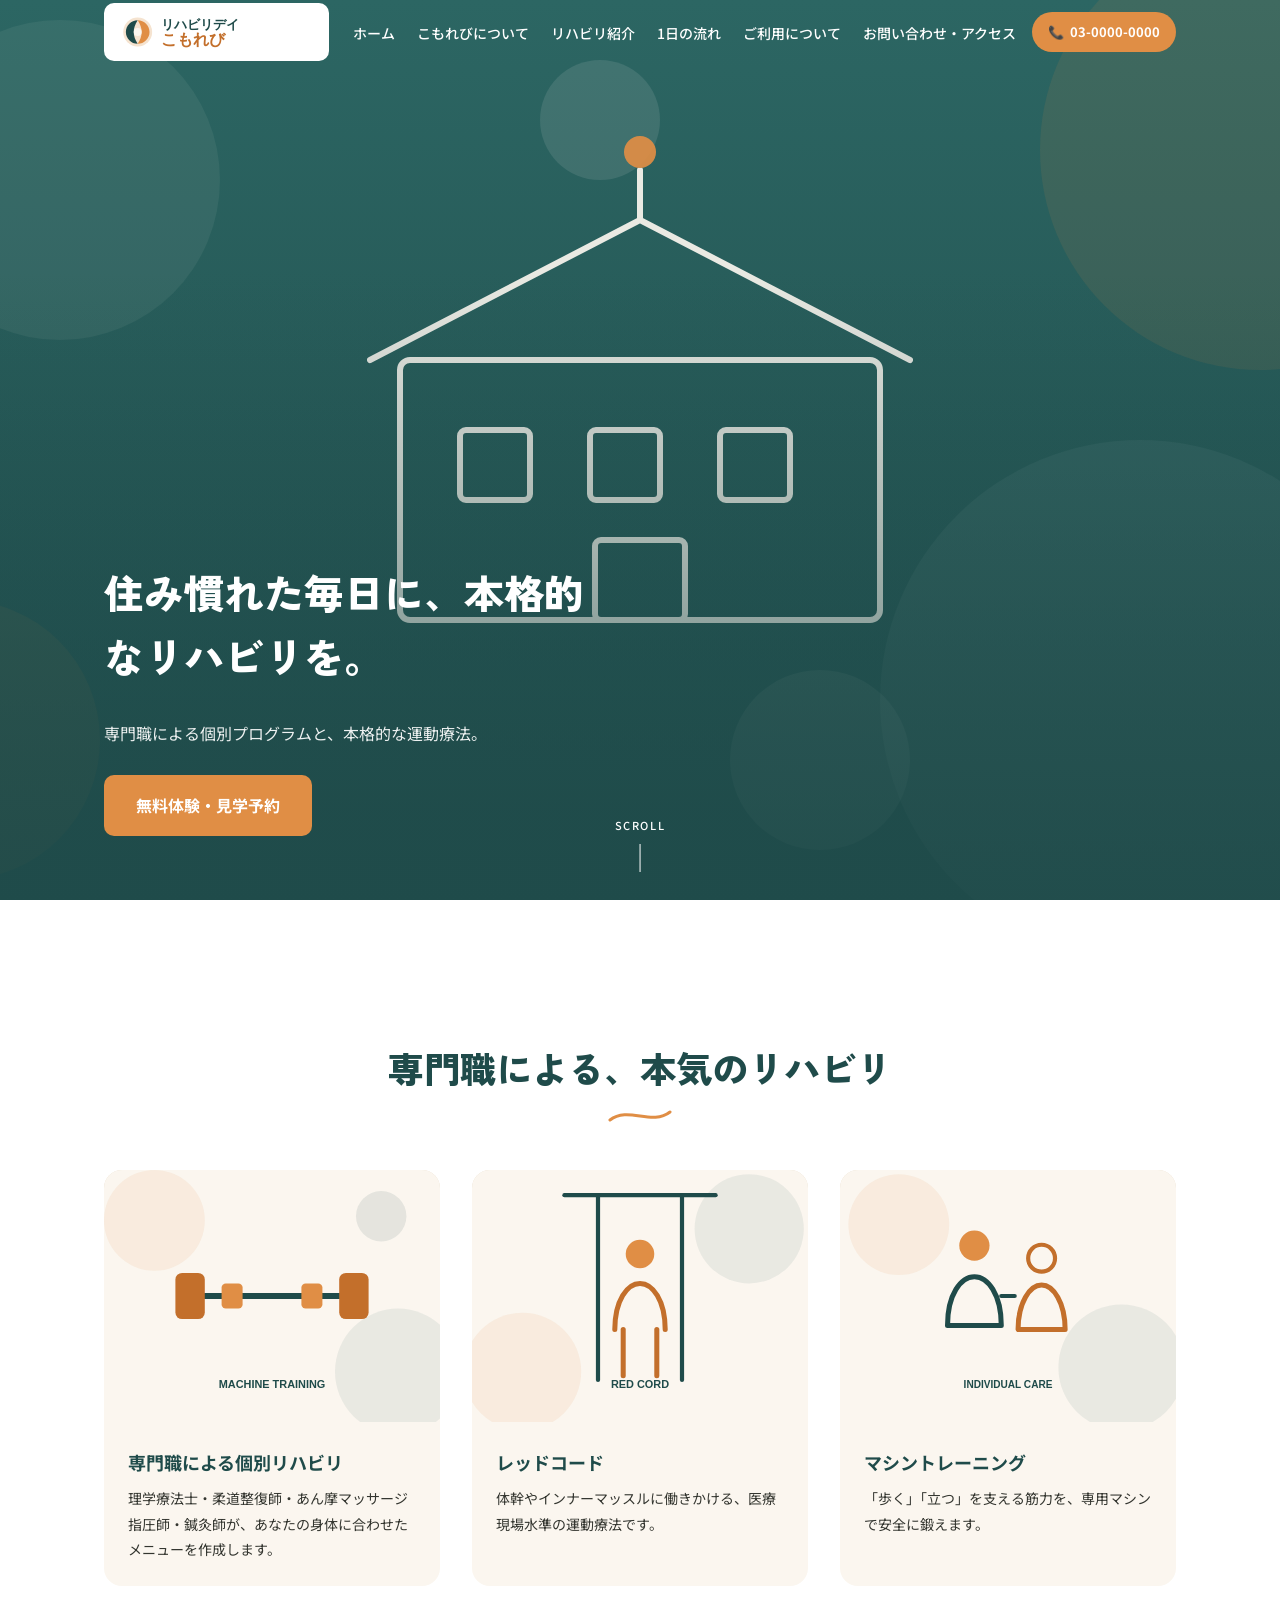
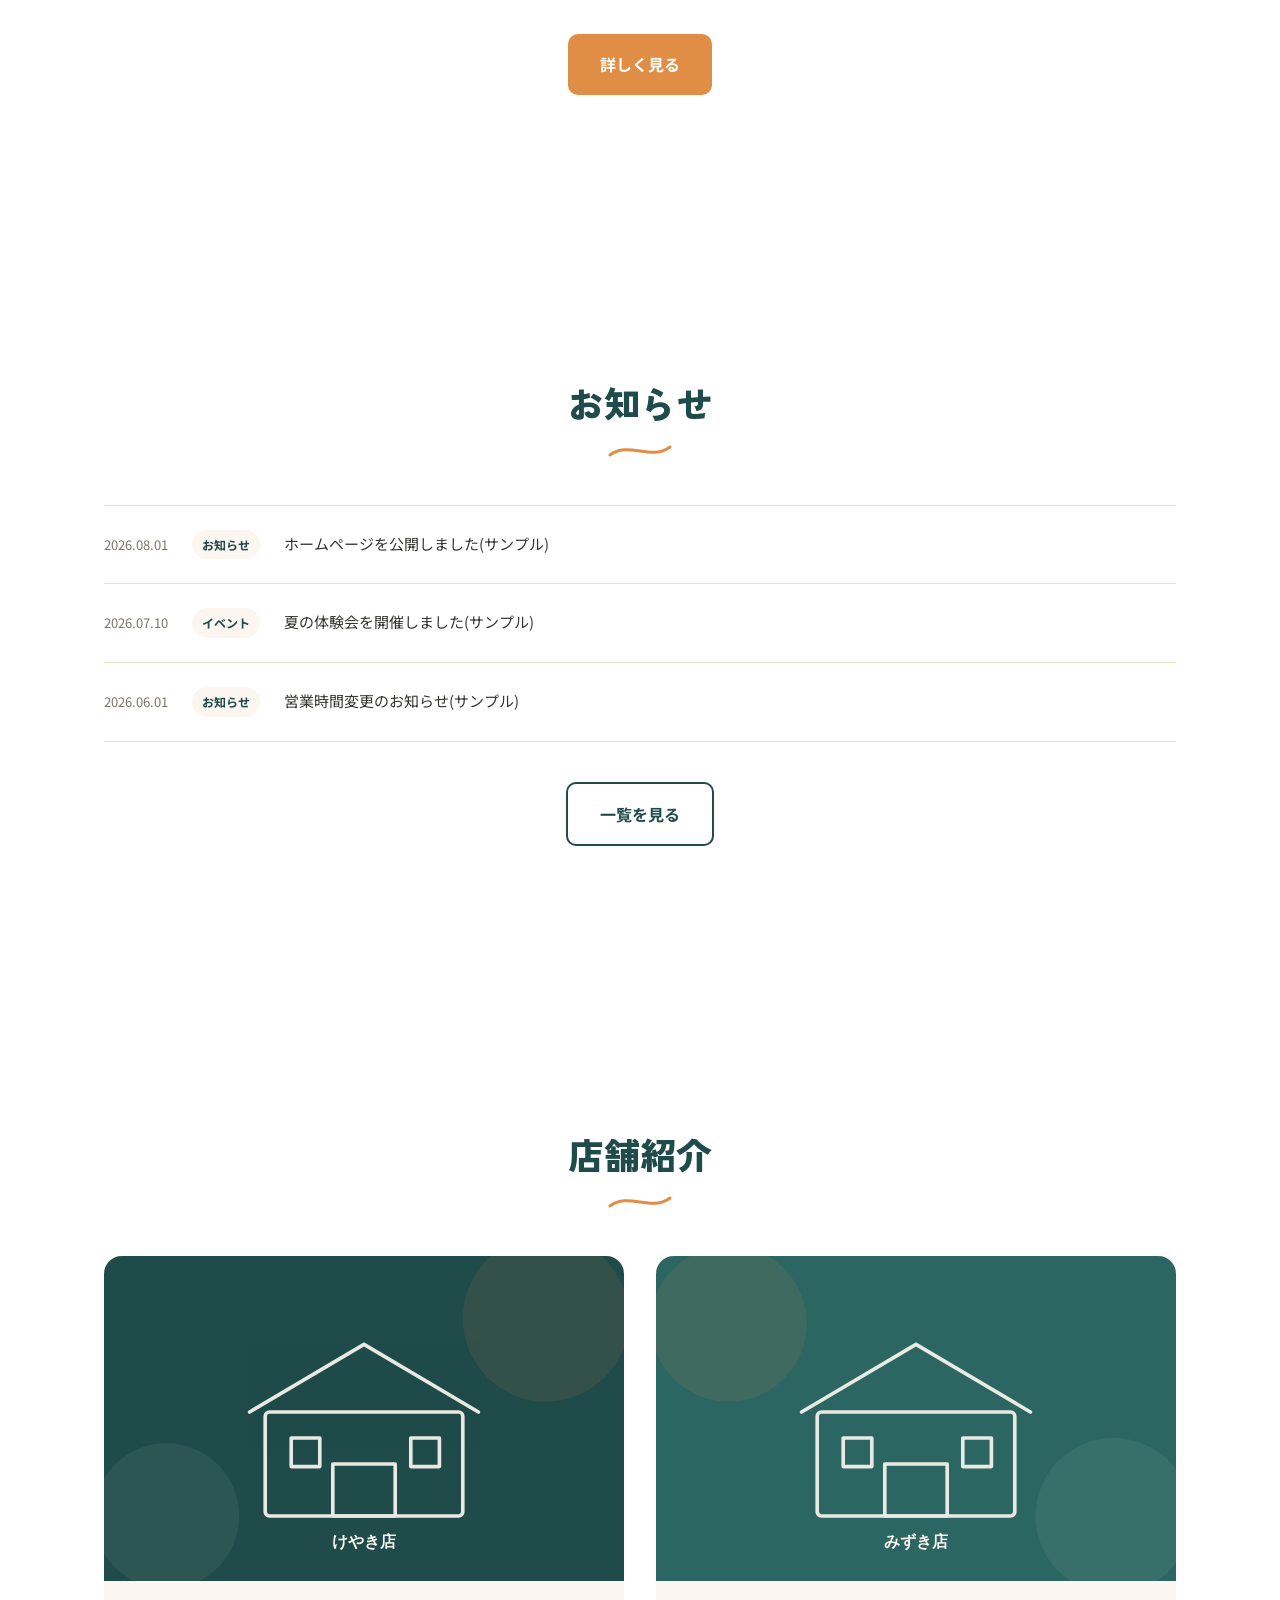
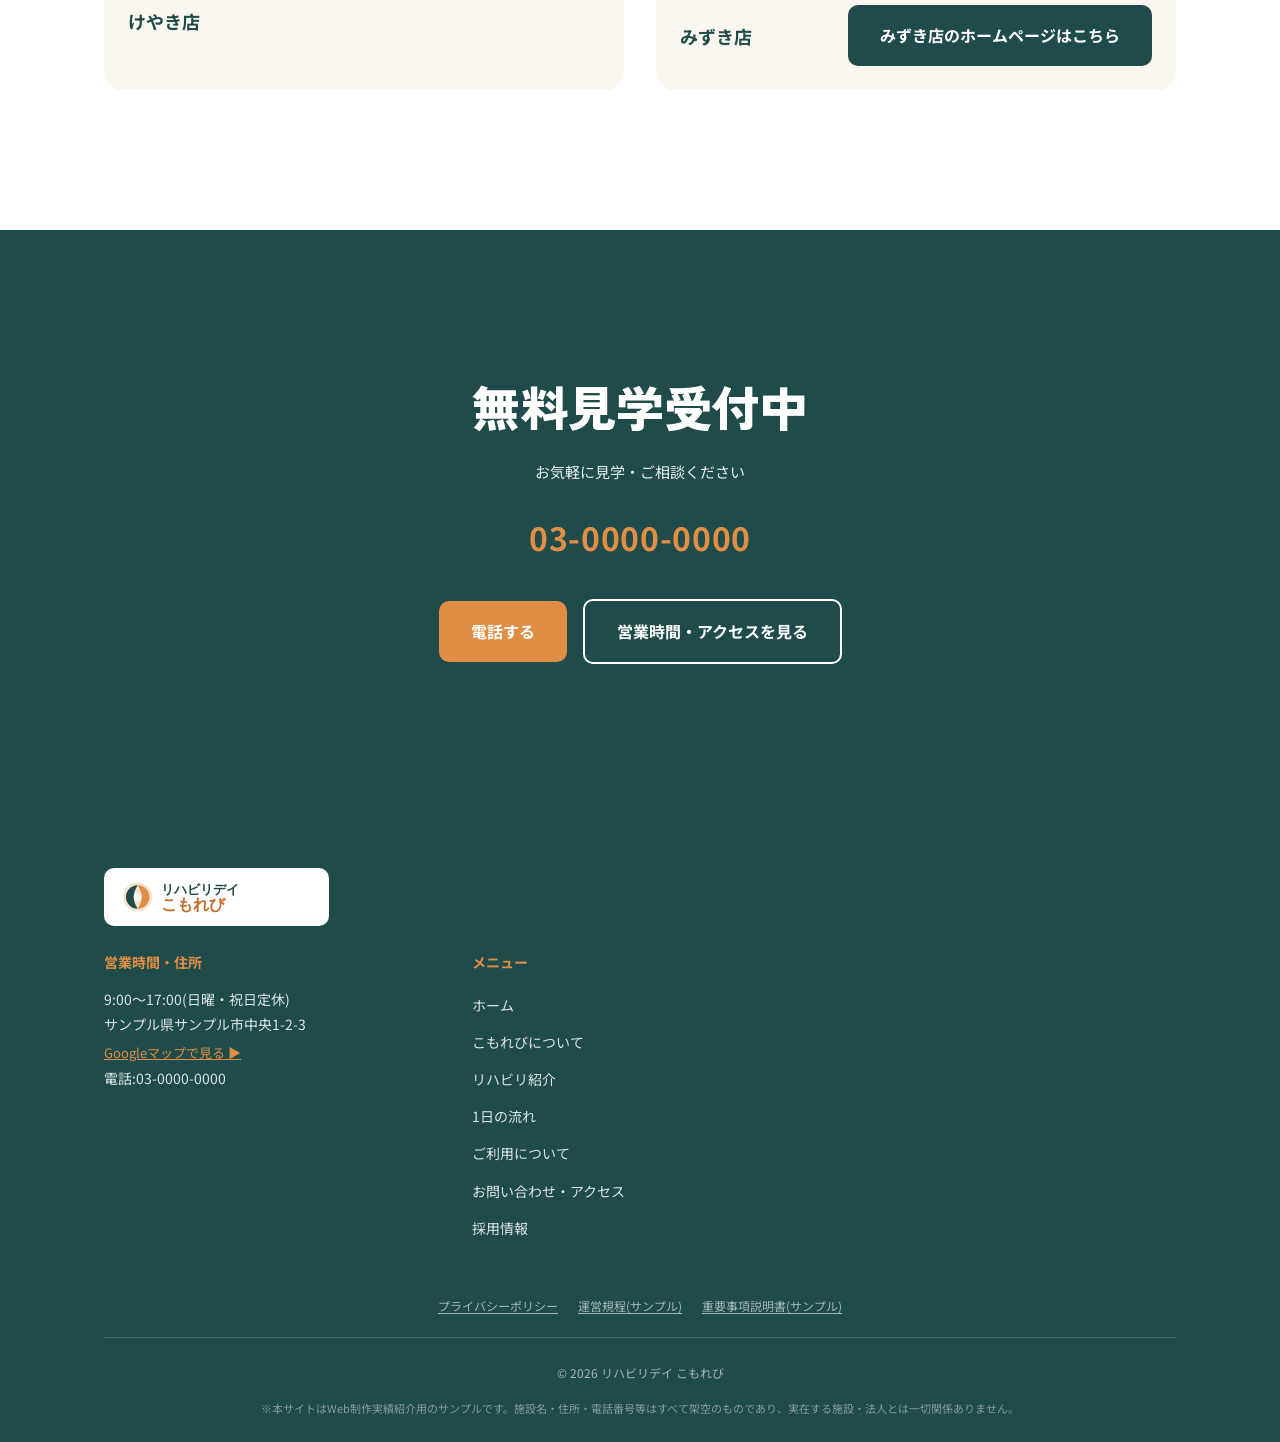
==== index.html @ a4daabc3 "Add rehaday portfolio dummy site" ====
<!DOCTYPE html>
<html lang="ja">
<head>
  <meta charset="UTF-8">
  <meta name="viewport" content="width=device-width, initial-scale=1.0">
  <title>リハビリデイ こもれび｜Web制作実績サンプル(リハビリ特化型デイサービス)</title>
  <meta name="description" content="【Web制作実績サンプル】リハビリ特化型デイサービスを想定した架空サイトです。3時間の短時間利用で、マシントレーニングやレッドコード、個別リハビリ・身体ケアなど、一人ひとりに合わせたリハビリを提供する構成のデモページです。">
  <meta name="robots" content="noindex, nofollow">

  <link rel="preconnect" href="https://fonts.googleapis.com">
  <link rel="preconnect" href="https://fonts.gstatic.com" crossorigin>
  <link href="https://fonts.googleapis.com/css2?family=Noto+Sans+JP:wght@400;500;700;900&family=Zen+Kaku+Gothic+New:wght@500;700;900&display=swap" rel="stylesheet">

  <link rel="stylesheet" href="css/reset.css">
  <link rel="stylesheet" href="css/common.css">
  <link rel="stylesheet" href="css/index.css">
</head>
<body>

  <header class="header js-header">
    <div class="container header__inner">

      <a href="index.html" class="header__logo site-logo">
        <img class="site-logo__image" src="images/common/logo.svg" alt="リハビリデイ こもれび">
      </a>

      <div class="header__right">

        <nav class="header__nav">
          <ul class="header__nav-list">
            <li><a class="header__nav-link" href="index.html">ホーム</a></li>
            <li><a class="header__nav-link" href="about.html">こもれびについて</a></li>
            <li><a class="header__nav-link" href="rehab.html">リハビリ紹介</a></li>
            <li><a class="header__nav-link" href="flow.html">1日の流れ</a></li>
            <li><a class="header__nav-link" href="guide.html">ご利用について</a></li>
            <li><a class="header__nav-link" href="contact.html">お問い合わせ・アクセス</a></li>
          </ul>
        </nav>

        <a class="header__tel-button" href="tel:" data-site-tel-link>
          📞 <span data-site="tel"></span>
        </a>

        <button class="header__menu-icon js-menu-button" aria-label="メニューを開く" aria-expanded="false">
          <span></span>
          <span></span>
          <span></span>
        </button>
      </div>
    </div>

    <nav class="header__mobile-nav js-mobile-nav">
      <ul class="header__mobile-nav-list">
        <li><a class="header__mobile-nav-link" href="index.html">ホーム</a></li>
        <li><a class="header__mobile-nav-link" href="about.html">こもれびについて</a></li>
        <li><a class="header__mobile-nav-link" href="rehab.html">リハビリ紹介</a></li>
        <li><a class="header__mobile-nav-link" href="flow.html">1日の流れ</a></li>
        <li><a class="header__mobile-nav-link" href="guide.html">ご利用について</a></li>
        <li><a class="header__mobile-nav-link" href="contact.html">お問い合わせ・アクセス</a></li>
      </ul>
    </nav>
  </header>

  <main>

    <section class="hero hero--fullscreen">
      <div class="hero__slide hero__slide--shop js-hero-slide" style="background-image: url('images/illustrations/hero-facility.svg');"></div>
      <div class="hero__slide js-hero-slide" style="background-image: url('images/illustrations/hero-training.svg');"></div>
      <div class="hero__slide js-hero-slide" style="background-image: url('images/illustrations/hero-group.svg');"></div>

      <div class="container hero__content">
        <h1 class="hero__copy" data-site="catchCopy"></h1>
        <p class="hero__lead" data-site="catchCopySub"></p>
        <a class="button button--main" href="contact.html" data-site="ctaButtonPrimary"></a>
      </div>

      <div class="hero__scroll-hint">
        <span class="hero__scroll-hint-text">SCROLL</span>
        <span class="hero__scroll-hint-line"></span>
      </div>
    </section>

    <section class="section rehab">
      <div class="container">

        <div class="section-heading">
          <h2 class="section-heading__title">専門職による、本気のリハビリ</h2>
          <span class="section-heading__line"></span>
        </div>

        <div class="rehab-grid">

          <div class="card">
            <div class="rehab-card__image" style="background-image: url('images/illustrations/scene-machine.svg');"></div>
            <div class="rehab-card__body">
              <p class="rehab-card__title">専門職による個別リハビリ</p>
              <p class="rehab-card__text">
                理学療法士・柔道整復師・あん摩マッサージ指圧師・鍼灸師が、あなたの身体に合わせたメニューを作成します。
              </p>
            </div>
          </div>

          <div class="card">
            <div class="rehab-card__image" style="background-image: url('images/illustrations/scene-redcord.svg');"></div>
            <div class="rehab-card__body">
              <p class="rehab-card__title">レッドコード</p>
              <p class="rehab-card__text">
                体幹やインナーマッスルに働きかける、医療現場水準の運動療法です。
              </p>
            </div>
          </div>

          <div class="card">
            <div class="rehab-card__image" style="background-image: url('images/illustrations/scene-individual.svg');"></div>
            <div class="rehab-card__body">
              <p class="rehab-card__title">マシントレーニング</p>
              <p class="rehab-card__text">
                「歩く」「立つ」を支える筋力を、専用マシンで安全に鍛えます。
              </p>
            </div>
          </div>

        </div>

        <div class="rehab-more">
          <a class="button button--main" href="rehab.html">詳しく見る</a>
        </div>

      </div>
    </section>

    <section class="section news">
      <div class="container">

        <div class="section-heading">
          <h2 class="section-heading__title">お知らせ</h2>
          <span class="section-heading__line"></span>
        </div>

        <ul class="news-list js-news-list" data-news-limit="3">
        </ul>

        <div class="news-more">
          <a class="button button--outline-navy" href="news.html">一覧を見る</a>
        </div>

      </div>
    </section>

    <section class="section stores">
      <div class="container">

        <div class="section-heading">
          <h2 class="section-heading__title">店舗紹介</h2>
          <span class="section-heading__line"></span>
        </div>

        <div class="stores-grid js-stores-list">
        </div>

      </div>
    </section>

    <section class="section cta">
      <div class="container">
        <h2 class="cta__title" data-site="ctaSectionTitle"></h2>
        <p class="cta__message" data-site="ctaMessage"></p>
        <span class="cta__tel-number" data-site="tel"></span>

        <div class="cta__buttons">
          <a class="button button--main" href="tel:" data-site-tel-link>電話する</a>
          <a class="button button--outline" href="contact.html">営業時間・アクセスを見る</a>
        </div>
      </div>
    </section>

  </main>

  <footer class="footer">
    <div class="container">

      <div class="footer__logo site-logo">
        <img class="site-logo__image" src="images/common/logo.svg" alt="リハビリデイ こもれび">
      </div>

      <div class="footer__grid">

        <div>
          <p class="footer__heading">営業時間・住所</p>
          <p class="footer__text" data-site="businessHours"></p>
          <p class="footer__text" data-site="address"></p>
          <a class="footer__text footer__map-link" data-site-href="googleMapUrl" target="_blank" rel="noopener">
            Googleマップで見る ▶
          </a>
          <p class="footer__text">
            電話:<span data-site="tel"></span>
          </p>
        </div>

        <div>
          <p class="footer__heading">メニュー</p>
          <a class="footer__nav-link" href="index.html">ホーム</a>
          <a class="footer__nav-link" href="about.html">こもれびについて</a>
          <a class="footer__nav-link" href="rehab.html">リハビリ紹介</a>
          <a class="footer__nav-link" href="flow.html">1日の流れ</a>
          <a class="footer__nav-link" href="guide.html">ご利用について</a>
          <a class="footer__nav-link" href="contact.html">お問い合わせ・アクセス</a>
          <a class="footer__nav-link" href="https://example.com/recruit/" target="_blank" rel="noopener">採用情報</a>
        </div>

      </div>

      <div class="footer__legal-links">
        <a href="privacy.html" target="_blank" rel="noopener">プライバシーポリシー</a>
        <a href="documents/unei-kitei.html" target="_blank" rel="noopener">運営規程(サンプル)</a>
        <a href="documents/juuyoujikou.html" target="_blank" rel="noopener">重要事項説明書(サンプル)</a>
      </div>

      <p class="footer__copyright">&copy; 2026 リハビリデイ こもれび</p>
      <p class="footer__disclaimer">※本サイトはWeb制作実績紹介用のサンプルです。施設名・住所・電話番号等はすべて架空のものであり、実在する施設・法人とは一切関係ありません。</p>

    </div>
  </footer>

  <script src="js/common.js"></script>
  <script src="js/news.js"></script>
  <script src="js/index.js"></script>

</body>
</html>
---- css/common.css ----
/* ==========================================================================
   common.css

   【このファイルの役割】
   ・サイト全体で使う「色」「フォント」「余白サイズ」などをCSS変数として一元管理する
   ・ヘッダー・フッターなど、全ページ共通で使うパーツのスタイルをまとめる
   ・ボタン・カードなど、複数ページで使い回す共通パーツのスタイルをまとめる
   ========================================================================== */

/* --------------------------------------------------------------------------
   1. CSS変数(デザイントークン)
   -------------------------------------------------------------------------- */
:root {
  /* ---- 色(テラコッタ×ディープティールの配色) ---- */
  --color-bg: #ffffff;
  --color-bg-card: #fbf6ef;
  --color-main: #e08e45;
  --color-main-dark: #c36f2b;
  --color-navy: #1f4b4a;
  --color-navy-light: #2c6663;
  --color-text: #33352f;
  --color-text-sub: #7a7568;
  --color-border: #e8dfd0;

  /* ---- フォント ----
     本文はNoto Sans JP、見出しは丸みのあるZen Kaku Gothic Newを使い、
     見出し/本文で書体そのものにも差をつける。 */
  --font-family-base: "Noto Sans JP", sans-serif;
  --font-family-heading: "Zen Kaku Gothic New", "Noto Sans JP", sans-serif;
  --fw-regular: 400;
  --fw-medium: 500;
  --fw-bold: 700;
  --fw-black: 900;

  /* ---- 角丸(オリジナルよりやや大きめの角丸で柔らかい印象に) ---- */
  --radius-s: 10px;
  --radius-m: 18px;

  /* ---- レイアウト ---- */
  --container-width: 1120px;
  --container-padding: 24px;

  --section-padding-sp: 80px;
  --section-padding-pc: 140px;

  --header-height: 64px;
}

/* --------------------------------------------------------------------------
   2. 基本スタイル
   -------------------------------------------------------------------------- */
body {
  font-family: var(--font-family-base);
  font-weight: var(--fw-regular);
  color: var(--color-text);
  background-color: var(--color-bg);
  line-height: 1.8;
  -webkit-font-smoothing: antialiased;
}

h1, h2, h3 {
  font-family: var(--font-family-heading);
  font-weight: var(--fw-black);
  color: var(--color-navy);
  line-height: 1.5;
}

/* --------------------------------------------------------------------------
   3. 共通レイアウトパーツ
   -------------------------------------------------------------------------- */

.container {
  width: 100%;
  max-width: var(--container-width);
  margin: 0 auto;
  padding-left: var(--container-padding);
  padding-right: var(--container-padding);
}

.section {
  padding-top: var(--section-padding-sp);
  padding-bottom: var(--section-padding-sp);
}

@media (min-width: 768px) {
  .section {
    padding-top: var(--section-padding-pc);
    padding-bottom: var(--section-padding-pc);
  }
}

.section-heading {
  text-align: center;
  margin-bottom: 48px;
}

.section-heading__title {
  font-size: 28px;
}

@media (min-width: 768px) {
  .section-heading__title {
    font-size: 36px;
  }
}

/* シグネチャー要素:見出し下の曲線アクセント(色をメインカラーに合わせて変更) */
.section-heading__line {
  display: block;
  width: 64px;
  height: 12px;
  margin: 16px auto 0;
  background-image: url("data:image/svg+xml,%3Csvg xmlns='http://www.w3.org/2000/svg' viewBox='0 0 64 12'%3E%3Cpath d='M2 10 C 20 -4, 44 16, 62 2' stroke='%23E08E45' stroke-width='3' fill='none' stroke-linecap='round'/%3E%3C/svg%3E");
  background-repeat: no-repeat;
  background-position: center;
}

/* --------------------------------------------------------------------------
   4. 共通ボタン
   -------------------------------------------------------------------------- */

.button {
  display: inline-flex;
  align-items: center;
  justify-content: center;
  gap: 8px;
  padding: 16px 32px;
  border-radius: var(--radius-s);
  font-weight: var(--fw-bold);
  font-size: 16px;
  transition: background-color 0.2s ease, transform 0.2s ease;
}

.button:hover {
  transform: translateY(-2px);
}

.button--main {
  background-color: var(--color-main);
  color: #ffffff;
}

.button--main:hover {
  background-color: var(--color-main-dark);
}

.button--navy {
  background-color: var(--color-navy);
  color: #ffffff;
}

.button--navy:hover {
  background-color: var(--color-navy-light);
}

.button--outline {
  background-color: transparent;
  border: 2px solid #ffffff;
  color: #ffffff;
}

.button--outline:hover {
  background-color: rgba(255, 255, 255, 0.12);
}

.button--outline-navy {
  background-color: transparent;
  border: 2px solid var(--color-navy);
  color: var(--color-navy);
}

.button--outline-navy:hover {
  background-color: var(--color-navy);
  color: #ffffff;
}

/* --------------------------------------------------------------------------
   5. 共通カード
   -------------------------------------------------------------------------- */

.card {
  background-color: var(--color-bg-card);
  border-radius: var(--radius-m);
  overflow: hidden;
}

/* --------------------------------------------------------------------------
   6. ヘッダー
   -------------------------------------------------------------------------- */

.header {
  position: fixed;
  top: 0;
  left: 0;
  width: 100%;
  height: var(--header-height);
  z-index: 100;
  background-color: transparent;
  transition: background-color 0.3s ease, box-shadow 0.3s ease;
}

.header.is-scrolled {
  background-color: rgba(255, 255, 255, 0.96);
  box-shadow: 0 1px 0 var(--color-border);
}

.header__inner {
  height: 100%;
  display: flex;
  align-items: center;
  justify-content: space-between;
}

.site-logo {
  display: inline-flex;
  align-items: center;
  background-color: #ffffff;
  border-radius: var(--radius-s);
  padding: 8px 14px;
}

.site-logo__image {
  height: auto;
  max-height: 42px;
  width: auto;
  max-width: 220px;
}

.header__nav-link,
.header__menu-icon span {
  color: #ffffff;
  transition: color 0.3s ease;
}

.header.is-scrolled .header__nav-link {
  color: var(--color-navy);
}

.header.is-scrolled .header__menu-icon span {
  background-color: var(--color-navy);
}

.header__right {
  display: flex;
  align-items: center;
  gap: 16px;
}

.header__nav {
  display: none;
}

.header__nav-list {
  display: flex;
  gap: 22px;
}

.header__nav-link {
  font-weight: var(--fw-medium);
  font-size: 14px;
  white-space: nowrap;
}

.header__tel-button {
  display: flex;
  align-items: center;
  gap: 6px;
  padding: 8px 16px;
  border-radius: 999px;
  background-color: var(--color-main);
  color: #ffffff !important;
  font-weight: var(--fw-bold);
  font-size: 13px;
}

.header__menu-icon {
  display: flex;
  flex-direction: column;
  justify-content: center;
  gap: 5px;
  width: 32px;
  height: 32px;
}

.header__menu-icon span {
  display: block;
  width: 100%;
  height: 2px;
  background-color: #ffffff;
  transition: background-color 0.3s ease;
}

@media (min-width: 1220px) {
  .header__nav {
    display: block;
  }

  .header__menu-icon {
    display: none;
  }
}

.header__mobile-nav {
  position: fixed;
  top: var(--header-height);
  left: 0;
  width: 100%;
  background-color: #ffffff;
  box-shadow: 0 4px 12px rgba(0, 0, 0, 0.06);
  transform: translateY(-8px);
  opacity: 0;
  pointer-events: none;
  transition: opacity 0.2s ease, transform 0.2s ease;
}

.header__mobile-nav.is-open {
  opacity: 1;
  transform: translateY(0);
  pointer-events: auto;
}

.header__mobile-nav-list {
  padding: 16px var(--container-padding) 24px;
}

.header__mobile-nav-link {
  display: block;
  padding: 14px 0;
  border-bottom: 1px solid var(--color-border);
  font-weight: var(--fw-medium);
  color: var(--color-navy);
}

@media (min-width: 1220px) {
  .header__mobile-nav {
    display: none;
  }
}

/* --------------------------------------------------------------------------
   7. フッター
   -------------------------------------------------------------------------- */

.footer {
  background-color: var(--color-navy);
  color: #ffffff;
  padding: 64px 0 24px;
}

.footer__logo {
  margin-bottom: 24px;
}

.footer__grid {
  display: grid;
  gap: 32px;
  margin-bottom: 48px;
}

@media (min-width: 768px) {
  .footer__grid {
    grid-template-columns: repeat(3, 1fr);
  }
}

.footer__heading {
  font-weight: var(--fw-bold);
  font-size: 14px;
  color: var(--color-main);
  margin-bottom: 12px;
}

.footer__text {
  font-size: 14px;
  color: rgba(255, 255, 255, 0.85);
}

.footer__map-link {
  display: inline-block;
  margin-top: 4px;
  color: var(--color-main);
  text-decoration: underline;
  font-size: 13px;
}

.footer__nav-link {
  display: block;
  padding: 6px 0;
  font-size: 14px;
  color: rgba(255, 255, 255, 0.85);
}

.footer__legal-links {
  display: flex;
  flex-wrap: wrap;
  justify-content: center;
  gap: 8px 20px;
  margin-bottom: 20px;
}

.footer__legal-links a {
  font-size: 12px;
  color: rgba(255, 255, 255, 0.6);
  text-decoration: underline;
  text-underline-offset: 2px;
}

.footer__copyright {
  padding-top: 24px;
  border-top: 1px solid rgba(255, 255, 255, 0.15);
  font-size: 12px;
  color: rgba(255, 255, 255, 0.6);
  text-align: center;
}

/* ポートフォリオ用のサンプル表記(実在の施設ではないことを明示する) */
.footer__disclaimer {
  padding-top: 16px;
  font-size: 11px;
  color: rgba(255, 255, 255, 0.45);
  text-align: center;
  line-height: 1.7;
}

/* --------------------------------------------------------------------------
   8. 共通ヒーロー(全ページのファーストビューの土台)
   -------------------------------------------------------------------------- */

.hero {
  position: relative;
  height: 60vh;
  min-height: 420px;
  overflow: hidden;
  display: flex;
  align-items: flex-end;
  background-size: cover;
  background-position: center;
}

.hero--fullscreen {
  height: 100svh;
  min-height: 560px;
}

.hero__slide {
  position: absolute;
  inset: 0;
  background-size: cover;
  background-position: center;
  opacity: 0;
  transition: opacity 1.2s ease;
}

.hero__slide.is-active {
  opacity: 1;
}

.hero::after {
  content: "";
  position: absolute;
  inset: 0;
  background: linear-gradient(
    to top,
    rgba(31, 75, 74, 0.78) 0%,
    rgba(31, 75, 74, 0.28) 45%,
    rgba(31, 75, 74, 0) 70%
  );
  pointer-events: none;
}

.hero__content {
  position: relative;
  z-index: 1;
  padding-bottom: 64px;
  width: 100%;
}

.hero__copy {
  color: #ffffff;
  font-size: 26px;
  font-weight: var(--fw-black);
  line-height: 1.6;
  margin-bottom: 32px;
  max-width: 480px;
}

@media (min-width: 768px) {
  .hero__copy {
    font-size: 40px;
  }
}

.hero__lead {
  color: rgba(255, 255, 255, 0.92);
  font-size: 14px;
  font-weight: var(--fw-regular);
  line-height: 1.7;
  max-width: 420px;
  margin-bottom: 28px;
}

@media (min-width: 768px) {
  .hero__lead {
    font-size: 16px;
  }
}

/* --------------------------------------------------------------------------
   9. 共通CTA(ネイビー背景の行動喚起セクション)
   -------------------------------------------------------------------------- */

.cta {
  background-color: var(--color-navy);
  color: #ffffff;
  text-align: center;
}

.cta__title {
  color: #ffffff;
  font-size: 32px;
  margin-bottom: 16px;
}

@media (min-width: 768px) {
  .cta__title {
    font-size: 48px;
  }
}

.cta__message {
  color: rgba(255, 255, 255, 0.9);
  font-size: 15px;
  margin-bottom: 24px;
}

.cta__tel-number {
  display: block;
  font-size: 26px;
  font-weight: var(--fw-bold);
  color: var(--color-main);
  margin-bottom: 32px;
  letter-spacing: 0.02em;
}

@media (min-width: 768px) {
  .cta__tel-number {
    font-size: 32px;
  }
}

.cta__buttons {
  display: flex;
  flex-direction: column;
  gap: 16px;
  align-items: center;
}

@media (min-width: 480px) {
  .cta__buttons {
    flex-direction: row;
    justify-content: center;
  }
}

/* --------------------------------------------------------------------------
   10. 共通タグリスト
   -------------------------------------------------------------------------- */

.tag-list {
  display: flex;
  flex-wrap: wrap;
  gap: 8px;
}

.tag-list li {
  background-color: var(--color-bg-card);
  color: var(--color-navy);
  font-size: 13px;
  font-weight: var(--fw-medium);
  padding: 6px 14px;
  border-radius: 999px;
}

/* --------------------------------------------------------------------------
   11. 共通の情報カード(営業時間・送迎対応など)
   -------------------------------------------------------------------------- */

.business-hours {
  display: grid;
  gap: 20px;
}

@media (min-width: 768px) {
  .business-hours {
    grid-template-columns: repeat(3, 1fr);
  }
}

.business-hours-card {
  padding: 32px 24px;
  text-align: center;
}

.business-hours-card__label {
  font-size: 13px;
  font-weight: var(--fw-bold);
  color: var(--color-text-sub);
  letter-spacing: 0.05em;
  margin-bottom: 8px;
}

.business-hours-card__value {
  font-size: 20px;
  font-weight: var(--fw-bold);
  color: var(--color-navy);
}

.notice-card {
  max-width: 560px;
  margin: 0 auto;
  text-align: center;
  background-color: var(--color-bg-card);
  border-radius: var(--radius-m);
  padding: 24px 28px;
  font-size: 14px;
  color: var(--color-text-sub);
  line-height: 1.8;
}

/* --------------------------------------------------------------------------
   12. 共通お知らせリスト
   -------------------------------------------------------------------------- */

.news-list {
  border-top: 1px solid var(--color-border);
}

.news-item {
  display: flex;
  flex-wrap: wrap;
  align-items: baseline;
  gap: 8px 24px;
  padding: 24px 0;
  border-bottom: 1px solid var(--color-border);
}

.news-item__date {
  font-size: 13px;
  color: var(--color-text-sub);
  font-feature-settings: "tnum";
}

.news-item__category {
  font-size: 12px;
  font-weight: var(--fw-bold);
  color: var(--color-navy);
  background-color: var(--color-bg-card);
  padding: 4px 10px;
  border-radius: 999px;
}

.news-item__title {
  font-size: 15px;
  width: 100%;
}

@media (min-width: 768px) {
  .news-item__title {
    width: auto;
    flex: 1;
  }
}
---- css/index.css ----
/* ==========================================================================
   index.css - トップページ専用スタイル
   ========================================================================== */

@media (max-width: 767px) {
  .hero--fullscreen {
    height: 70vh;
    min-height: 480px;
  }

  .hero--fullscreen .hero__slide {
    background-position: center top;
  }
}

.hero__scroll-hint {
  position: absolute;
  left: 50%;
  bottom: 28px;
  transform: translateX(-50%);
  z-index: 1;
  display: flex;
  flex-direction: column;
  align-items: center;
  gap: 8px;
  color: #ffffff;
  animation: heroScrollHintFade 2.4s ease-in-out infinite;
}

.hero__scroll-hint-text {
  font-size: 11px;
  font-weight: var(--fw-medium);
  letter-spacing: 0.15em;
}

.hero__scroll-hint-line {
  display: block;
  width: 1px;
  height: 28px;
  background-color: #ffffff;
}

@keyframes heroScrollHintFade {
  0%, 100% {
    opacity: 0.4;
  }
  50% {
    opacity: 1;
  }
}

.rehab-grid {
  display: grid;
  gap: 32px;
}

@media (min-width: 768px) {
  .rehab-grid {
    grid-template-columns: repeat(3, 1fr);
  }
}

.rehab-card__image {
  aspect-ratio: 4 / 3;
  background-color: var(--color-border);
  background-size: cover;
  background-position: center;
}

.rehab-card__body {
  padding: 24px;
}

.rehab-card__title {
  font-size: 18px;
  font-weight: var(--fw-bold);
  color: var(--color-navy);
  margin-bottom: 8px;
}

.rehab-card__text {
  font-size: 14px;
  color: var(--color-text);
}

.rehab-more {
  text-align: center;
  margin-top: 48px;
}

@media (max-width: 767px) {
  .rehab .section-heading__title {
    font-size: 22px;
  }
}

.news-more {
  text-align: center;
  margin-top: 40px;
}

.stores-grid {
  display: grid;
  gap: 32px;
}

@media (min-width: 768px) {
  .stores-grid {
    grid-template-columns: repeat(2, 1fr);
  }
}

.store-card__image {
  aspect-ratio: 16 / 10;
  background-color: var(--color-border);
  background-size: cover;
  background-position: center;
}

.store-card__body {
  padding: 24px;
  display: flex;
  align-items: center;
  justify-content: space-between;
  gap: 16px;
}

.store-card__name {
  font-size: 18px;
  font-weight: var(--fw-bold);
  color: var(--color-navy);
}

@media (max-width: 767px) {
  .store-card__name {
    font-size: 15px;
  }

  .store-card__body .button {
    padding: 10px 14px;
    font-size: 13px;
  }
}
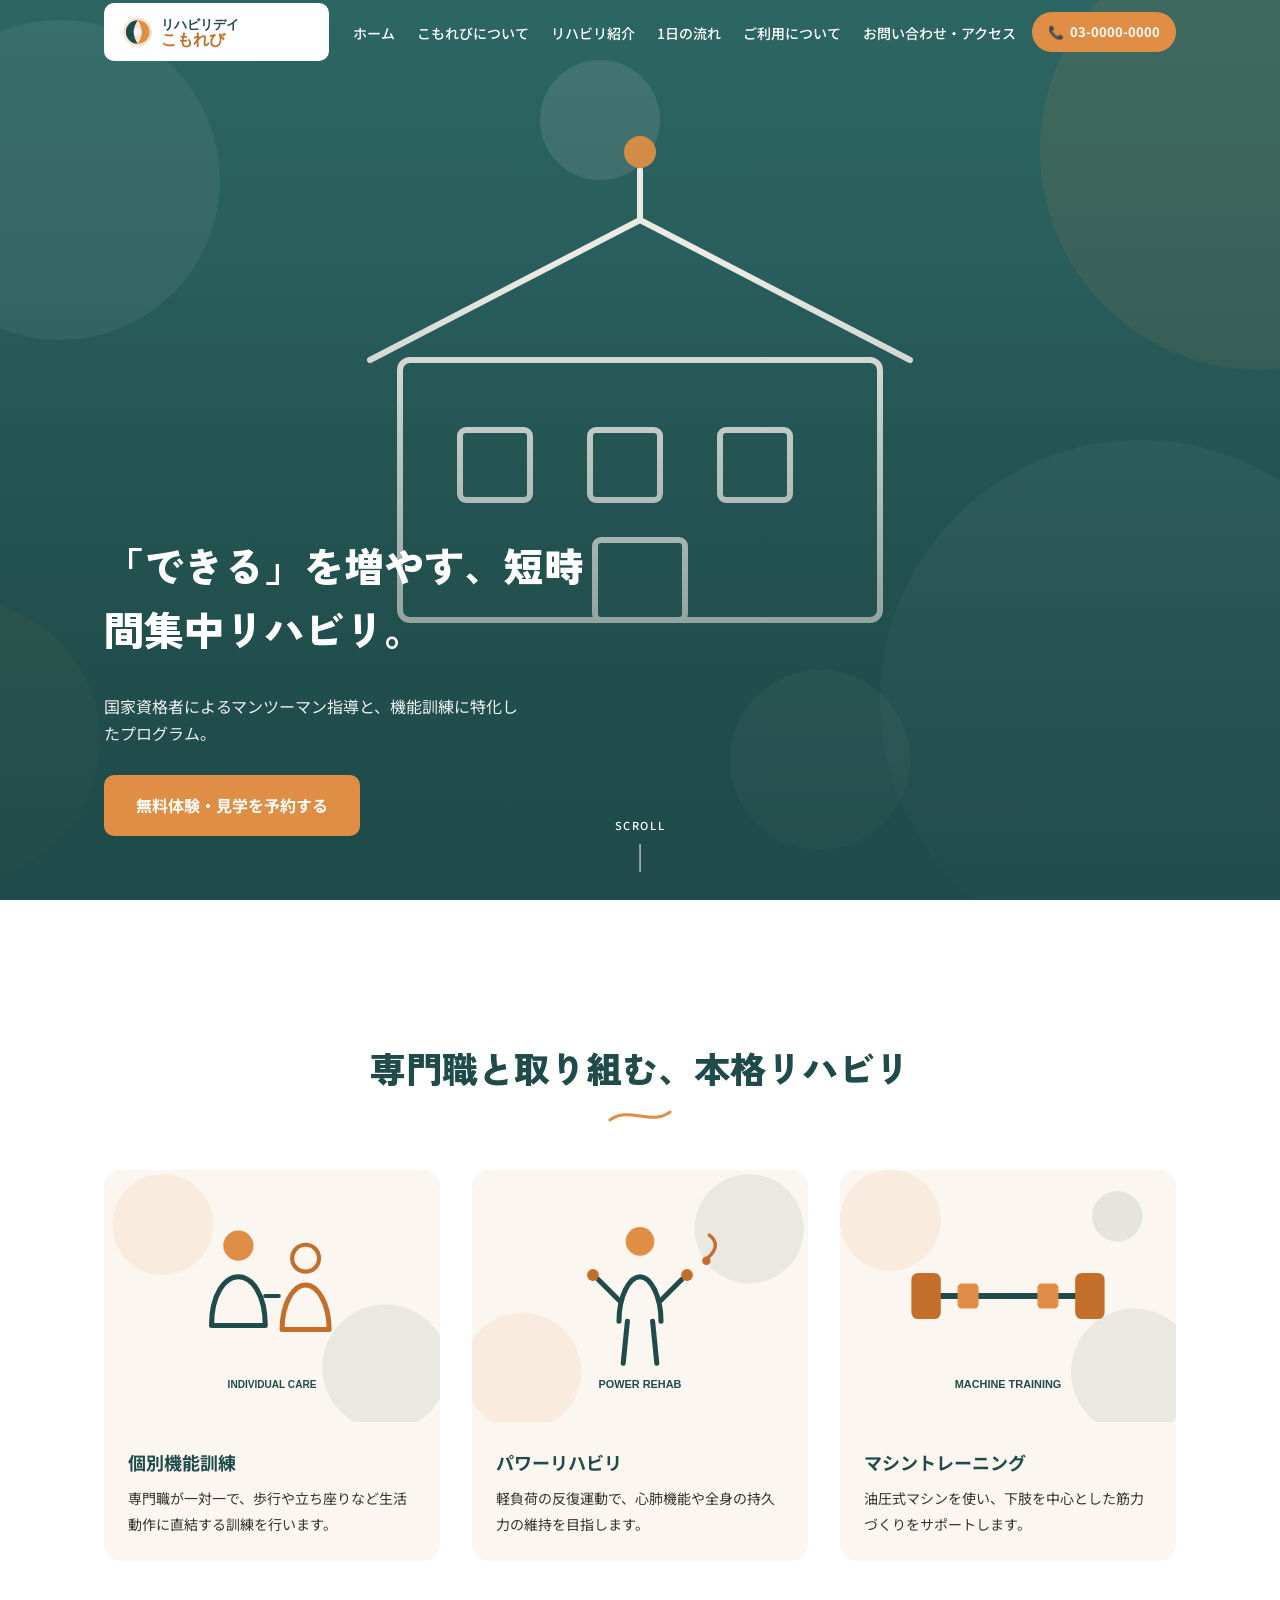
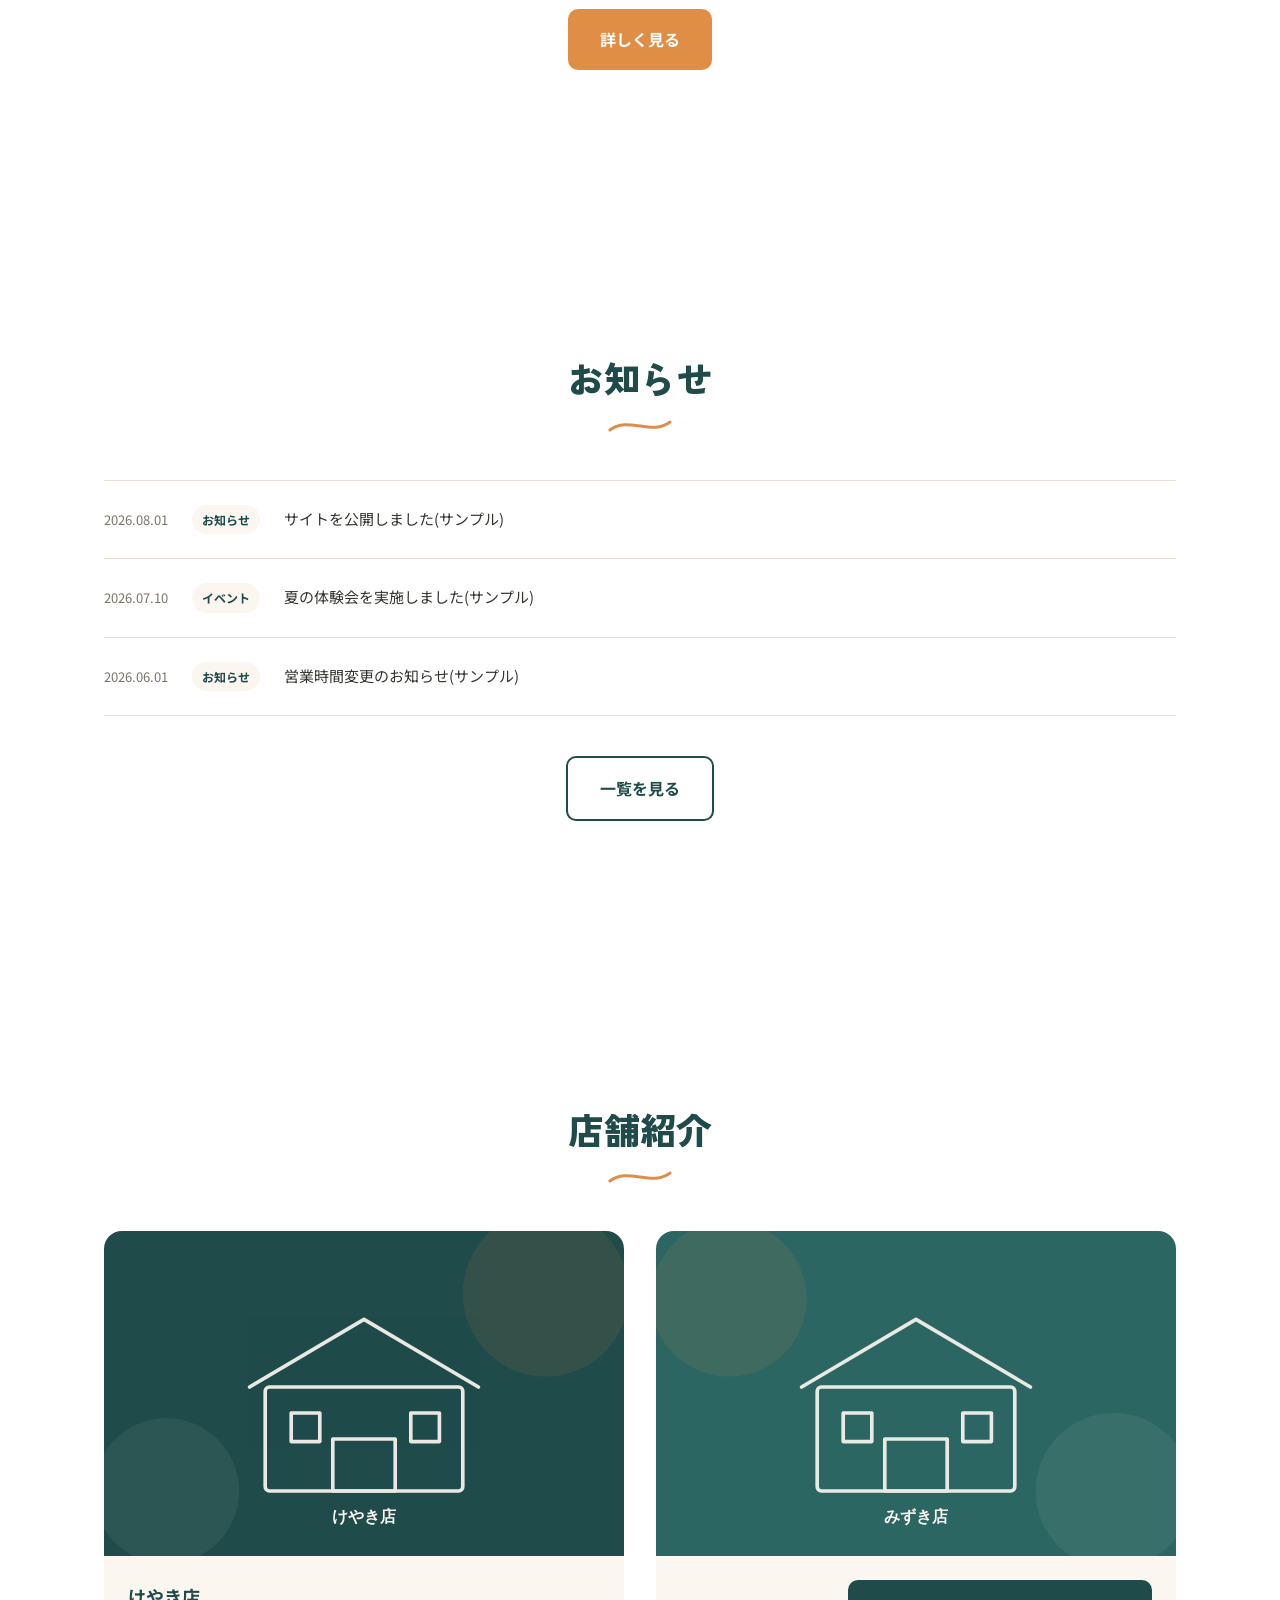
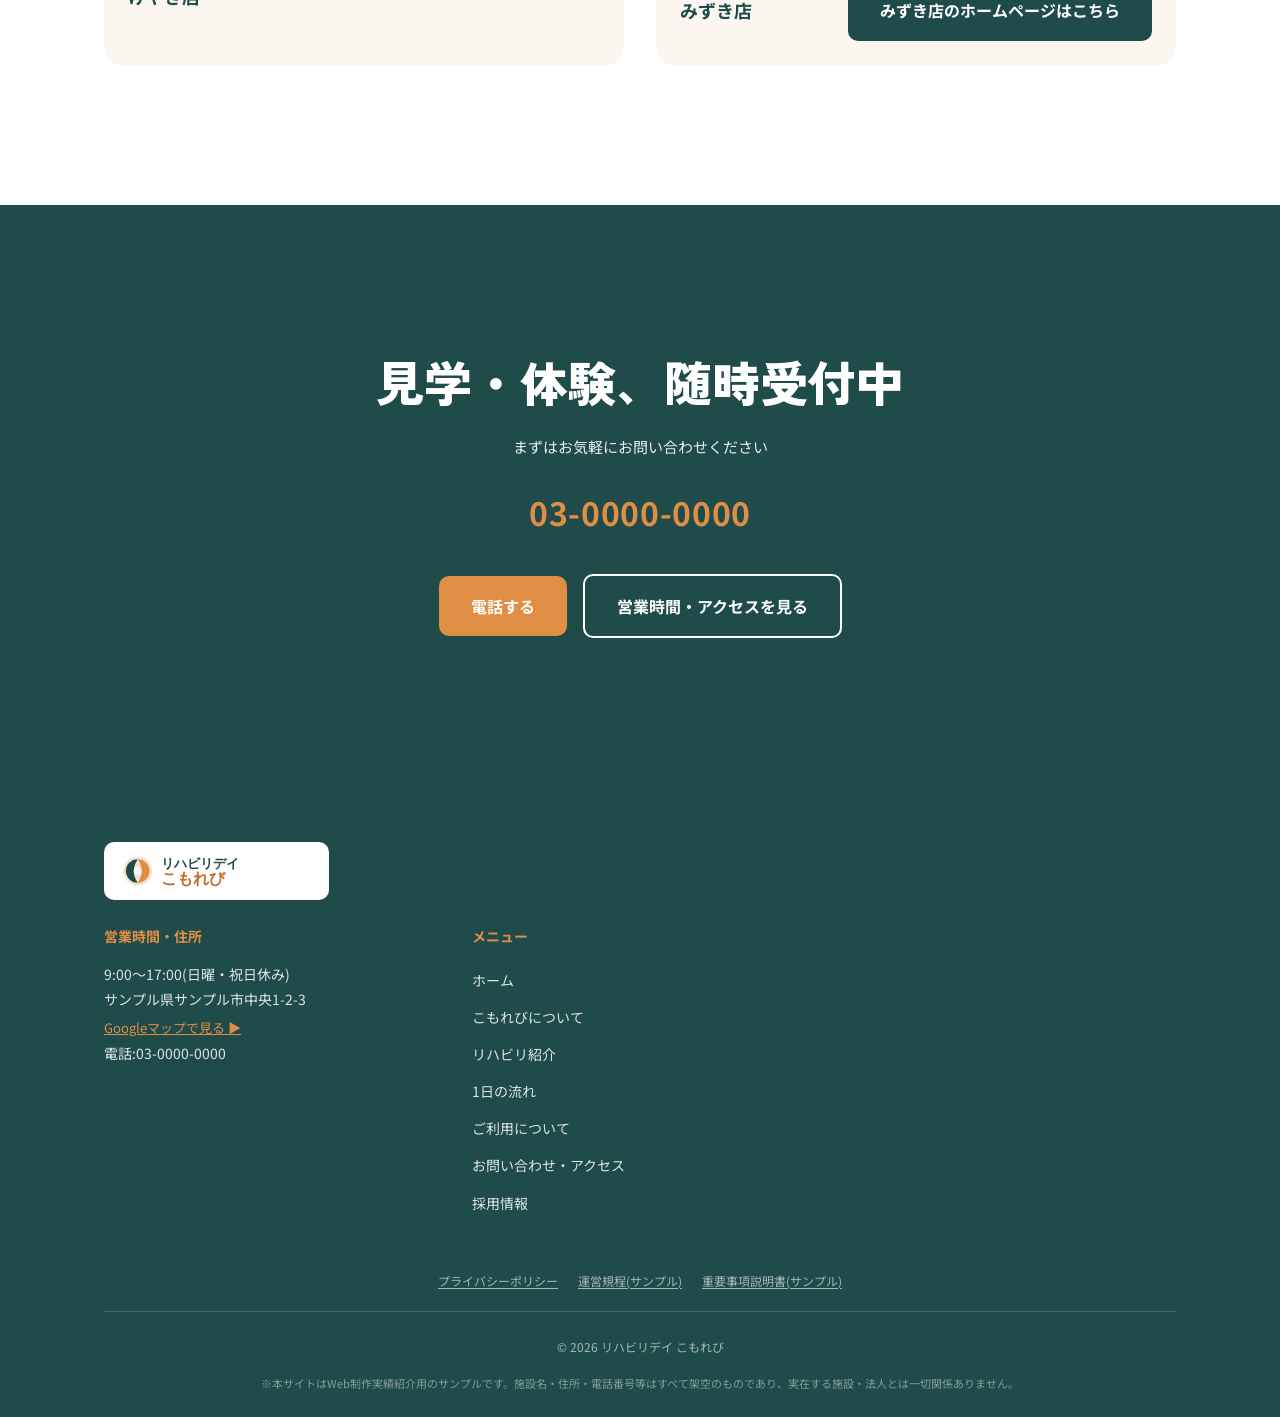
==== commit 6918e4b1: "文章・サービス内容を実施設と重複しないよう変更 - レッドコードをパワーリハビリに置き換え、個別リハビリ・マッサージは個別機能訓練に変更 - 専門職の構成をあん摩マッサージ指圧師・鍼灸師から作業療法士" ====
--- a/index.html
+++ b/index.html
@@ -4,7 +4,7 @@
   <meta charset="UTF-8">
   <meta name="viewport" content="width=device-width, initial-scale=1.0">
   <title>リハビリデイ こもれび｜Web制作実績サンプル(リハビリ特化型デイサービス)</title>
-  <meta name="description" content="【Web制作実績サンプル】リハビリ特化型デイサービスを想定した架空サイトです。3時間の短時間利用で、マシントレーニングやレッドコード、個別リハビリ・身体ケアなど、一人ひとりに合わせたリハビリを提供する構成のデモページです。">
+  <meta name="description" content="【Web制作実績サンプル】リハビリ特化型デイサービスを想定した架空サイトです。3時間半の短時間利用で、マシントレーニングやパワーリハビリ、個別機能訓練など、一人ひとりに合わせたリハビリを提供する構成のデモページです。">
   <meta name="robots" content="noindex, nofollow">
 
   <link rel="preconnect" href="https://fonts.googleapis.com">
@@ -84,38 +84,38 @@
       <div class="container">
 
         <div class="section-heading">
-          <h2 class="section-heading__title">専門職による、本気のリハビリ</h2>
+          <h2 class="section-heading__title">専門職と取り組む、本格リハビリ</h2>
           <span class="section-heading__line"></span>
         </div>
 
         <div class="rehab-grid">
+
+          <div class="card">
+            <div class="rehab-card__image" style="background-image: url('images/illustrations/scene-individual.svg');"></div>
+            <div class="rehab-card__body">
+              <p class="rehab-card__title">個別機能訓練</p>
+              <p class="rehab-card__text">
+                専門職が一対一で、歩行や立ち座りなど生活動作に直結する訓練を行います。
+              </p>
+            </div>
+          </div>
+
+          <div class="card">
+            <div class="rehab-card__image" style="background-image: url('images/illustrations/scene-powerrehab.svg');"></div>
+            <div class="rehab-card__body">
+              <p class="rehab-card__title">パワーリハビリ</p>
+              <p class="rehab-card__text">
+                軽負荷の反復運動で、心肺機能や全身の持久力の維持を目指します。
+              </p>
+            </div>
+          </div>
 
           <div class="card">
             <div class="rehab-card__image" style="background-image: url('images/illustrations/scene-machine.svg');"></div>
             <div class="rehab-card__body">
-              <p class="rehab-card__title">専門職による個別リハビリ</p>
-              <p class="rehab-card__text">
-                理学療法士・柔道整復師・あん摩マッサージ指圧師・鍼灸師が、あなたの身体に合わせたメニューを作成します。
-              </p>
-            </div>
-          </div>
-
-          <div class="card">
-            <div class="rehab-card__image" style="background-image: url('images/illustrations/scene-redcord.svg');"></div>
-            <div class="rehab-card__body">
-              <p class="rehab-card__title">レッドコード</p>
-              <p class="rehab-card__text">
-                体幹やインナーマッスルに働きかける、医療現場水準の運動療法です。
-              </p>
-            </div>
-          </div>
-
-          <div class="card">
-            <div class="rehab-card__image" style="background-image: url('images/illustrations/scene-individual.svg');"></div>
-            <div class="rehab-card__body">
               <p class="rehab-card__title">マシントレーニング</p>
               <p class="rehab-card__text">
-                「歩く」「立つ」を支える筋力を、専用マシンで安全に鍛えます。
+                油圧式マシンを使い、下肢を中心とした筋力づくりをサポートします。
               </p>
             </div>
           </div>
